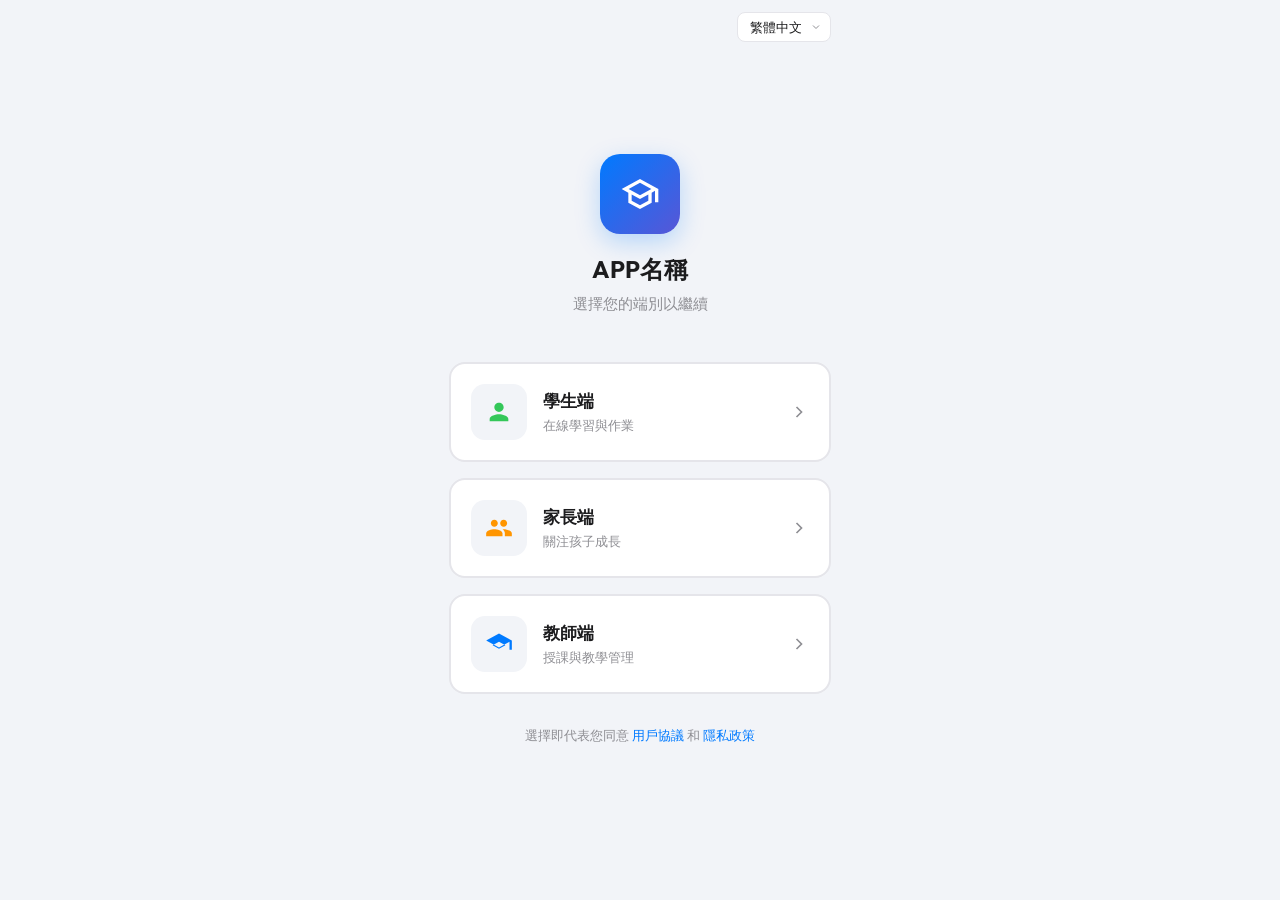
==== index.html @ a45cafc1 "feat: 新增入口页面及学生端/家长端登录页；移除注册身份选择步骤" ====
<!DOCTYPE html>
<html lang="zh-TW">
<head>
<meta charset="UTF-8">
<meta name="viewport" content="width=device-width, initial-scale=1.0, maximum-scale=1.0, user-scalable=no">
<title>選擇端別</title>
<style>
  @font-face {
    font-family: 'Outfit';
    src: url('./_shared/fonts/Outfit-Regular.ttf') format('truetype');
    font-weight: 400;
    font-display: swap;
  }
  @font-face {
    font-family: 'Outfit';
    src: url('./_shared/fonts/Outfit-Bold.ttf') format('truetype');
    font-weight: 700;
    font-display: swap;
  }

  :root {
    --bg: #F2F4F8;
    --surface: #FFFFFF;
    --ink: #1C1C1E;
    --muted: #8E8E93;
    --rule: #E5E5EA;
    --accent: #007AFF;
    --accent2: #34C759;
    --danger: #FF3B30;
    --warning: #FF9500;
    --purple: #5856D6;
    --orange: #FF9500;
  }

  * {
    margin: 0;
    padding: 0;
    box-sizing: border-box;
    -webkit-tap-highlight-color: transparent;
    font-family: 'Outfit', -apple-system, BlinkMacSystemFont, 'Segoe UI', Roboto, sans-serif;
  }

  html, body {
    height: 100%;
    background: var(--bg);
    color: var(--ink);
    overflow: hidden;
  }

  .app-container {
    width: 100%;
    max-width: 430px;
    height: 100vh;
    margin: 0 auto;
    background: var(--bg);
    position: relative;
    display: flex;
    flex-direction: column;
    align-items: center;
    justify-content: center;
    padding: 0 24px;
  }

  /* Language Selector */
  .lang-selector {
    position: absolute;
    top: calc(env(safe-area-inset-top, 0) + 12px);
    right: 24px;
    z-index: 10;
  }

  .lang-selector select {
    appearance: none;
    -webkit-appearance: none;
    background: var(--surface);
    border: 1px solid var(--rule);
    border-radius: 8px;
    padding: 6px 28px 6px 12px;
    font-size: 13px;
    color: var(--ink);
    cursor: pointer;
    outline: none;
    background-image: url("data:image/svg+xml,%3Csvg xmlns='http://www.w3.org/2000/svg' width='12' height='12' viewBox='0 0 24 24' fill='none' stroke='%238E8E93' stroke-width='2'%3E%3Cpath d='M6 9l6 6 6-6'/%3E%3C/svg%3E");
    background-repeat: no-repeat;
    background-position: right 8px center;
  }

  /* Logo */
  .logo-section {
    display: flex;
    flex-direction: column;
    align-items: center;
    margin-bottom: 48px;
  }

  .logo-icon {
    width: 80px;
    height: 80px;
    background: linear-gradient(135deg, var(--accent) 0%, var(--purple) 100%);
    border-radius: 20px;
    display: flex;
    align-items: center;
    justify-content: center;
    margin-bottom: 20px;
    box-shadow: 0 8px 24px rgba(0, 122, 255, 0.25);
  }

  .logo-icon svg {
    width: 40px;
    height: 40px;
    fill: white;
  }

  .app-name {
    font-size: 24px;
    font-weight: 700;
    color: var(--ink);
  }

  .app-subtitle {
    font-size: 15px;
    color: var(--muted);
    margin-top: 8px;
  }

  /* Role Cards */
  .role-list {
    width: 100%;
    display: flex;
    flex-direction: column;
    gap: 16px;
    margin-bottom: 32px;
  }

  .role-card {
    background: var(--surface);
    border: 2px solid var(--rule);
    border-radius: 16px;
    padding: 20px;
    display: flex;
    align-items: center;
    gap: 16px;
    cursor: pointer;
    transition: all 0.2s;
    text-decoration: none;
    color: var(--ink);
  }

  .role-card:active {
    transform: scale(0.98);
    opacity: 0.8;
  }

  .role-card.teacher { --card-accent: var(--accent); }
  .role-card.student { --card-accent: var(--accent2); }
  .role-card.parent { --card-accent: var(--orange); }

  .role-card:hover {
    border-color: var(--card-accent);
  }

  .role-icon {
    width: 56px;
    height: 56px;
    background: var(--bg);
    border-radius: 14px;
    display: flex;
    align-items: center;
    justify-content: center;
    flex-shrink: 0;
  }

  .role-card.teacher .role-icon svg { fill: var(--accent); }
  .role-card.student .role-icon svg { fill: var(--accent2); }
  .role-card.parent .role-icon svg { fill: var(--orange); }

  .role-icon svg {
    width: 28px;
    height: 28px;
  }

  .role-info {
    flex: 1;
  }

  .role-name {
    font-size: 17px;
    font-weight: 600;
    margin-bottom: 4px;
  }

  .role-desc {
    font-size: 13px;
    color: var(--muted);
  }

  .role-arrow {
    width: 20px;
    height: 20px;
    color: var(--muted);
    flex-shrink: 0;
  }

  /* Bottom Text */
  .bottom-text {
    font-size: 13px;
    color: var(--muted);
    text-align: center;
    line-height: 1.5;
  }

  .bottom-text a {
    color: var(--accent);
    text-decoration: none;
  }

  /* Hide scrollbar */
  .page::-webkit-scrollbar { display: none; }
  .page { -ms-overflow-style: none; scrollbar-width: none; }
</style>
</head>
<body>

<div class="app-container">

  <!-- Language Selector -->
  <div class="lang-selector">
    <select id="lang-select" onchange="switchLanguage(this.value)">
      <option value="zh-TW">繁體中文</option>
      <option value="zh-CN">简体中文</option>
      <option value="en">English</option>
    </select>
  </div>

  <!-- Logo -->
  <div class="logo-section">
    <div class="logo-icon">
      <svg viewBox="0 0 24 24"><path d="M12 3L1 9l4 2.18v6L12 21l7-3.82v-6l2-1.09V17h2V9L12 3zm6.82 6L12 12.72 5.18 9 12 5.28 18.82 9zM17 15.99l-5 2.73-5-2.73v-3.72L12 15l5-2.73v3.72z"/></svg>
    </div>
    <div class="app-name" data-i18n="appName">APP名稱</div>
    <div class="app-subtitle" data-i18n="appSubtitle">選擇您的端別以繼續</div>
  </div>

  <!-- Role Cards -->
  <div class="role-list">
    <a href="./ios-student-login.html" class="role-card student">
      <div class="role-icon">
        <svg viewBox="0 0 24 24"><path d="M12 12c2.21 0 4-1.79 4-4s-1.79-4-4-4-4 1.79-4 4 1.79 4 4 4zm0 2c-2.67 0-8 1.34-8 4v2h16v-2c0-2.66-5.33-4-8-4z"/></svg>
      </div>
      <div class="role-info">
        <div class="role-name" data-i18n="roleStudent">學生端</div>
        <div class="role-desc" data-i18n="roleStudentDesc">在線學習與作業</div>
      </div>
      <svg class="role-arrow" viewBox="0 0 24 24" fill="none" stroke="currentColor" stroke-width="2"><path d="M9 18l6-6-6-6"/></svg>
    </a>

    <a href="./ios-parent-login.html" class="role-card parent">
      <div class="role-icon">
        <svg viewBox="0 0 24 24"><path d="M16 11c1.66 0 2.99-1.34 2.99-3S17.66 5 16 5c-1.66 0-3 1.34-3 3s1.34 3 3 3zm-8 0c1.66 0 2.99-1.34 2.99-3S9.66 5 8 5C6.34 5 5 6.34 5 8s1.34 3 3 3zm0 2c-2.33 0-7 1.17-7 3.5V19h14v-2.5c0-2.33-4.67-3.5-7-3.5zm8 0c-.29 0-.62.02-.97.05 1.16.84 1.97 1.97 1.97 3.45V19h6v-2.5c0-2.33-4.67-3.5-7-3.5z"/></svg>
      </div>
      <div class="role-info">
        <div class="role-name" data-i18n="roleParent">家長端</div>
        <div class="role-desc" data-i18n="roleParentDesc">關注孩子成長</div>
      </div>
      <svg class="role-arrow" viewBox="0 0 24 24" fill="none" stroke="currentColor" stroke-width="2"><path d="M9 18l6-6-6-6"/></svg>
    </a>

    <a href="./ios-teacher-login.html" class="role-card teacher">
      <div class="role-icon">
        <svg viewBox="0 0 24 24"><path d="M12 3L1 9l11 6 9-4.91V17h2V9L12 3zm0 13.09l-5.5-3.03L12 10l5.5 3.06L12 16.09z"/></svg>
      </div>
      <div class="role-info">
        <div class="role-name" data-i18n="roleTeacher">教師端</div>
        <div class="role-desc" data-i18n="roleTeacherDesc">授課與教學管理</div>
      </div>
      <svg class="role-arrow" viewBox="0 0 24 24" fill="none" stroke="currentColor" stroke-width="2"><path d="M9 18l6-6-6-6"/></svg>
    </a>
  </div>

  <!-- Bottom Text -->
  <p class="bottom-text">
    <span data-i18n="textAgreement">選擇即代表您同意</span> <a href="#" data-i18n="linkTerms">用戶協議</a> <span data-i18n="textAnd">和</span> <a href="#" data-i18n="linkPrivacy">隱私政策</a>
  </p>
</div>

<script>
// ==================== 多语言支持 ====================
const i18n = {
  'zh-TW': {
    appName: 'APP名稱',
    appSubtitle: '選擇您的端別以繼續',
    roleStudent: '學生端',
    roleStudentDesc: '在線學習與作業',
    roleParent: '家長端',
    roleParentDesc: '關注孩子成長',
    roleTeacher: '教師端',
    roleTeacherDesc: '授課與教學管理',
    textAgreement: '選擇即代表您同意',
    textAnd: '和',
    linkTerms: '用戶協議',
    linkPrivacy: '隱私政策'
  },
  'zh-CN': {
    appName: 'APP名称',
    appSubtitle: '选择您的端别以继续',
    roleStudent: '学生端',
    roleStudentDesc: '在线学习与作业',
    roleParent: '家长端',
    roleParentDesc: '关注孩子成长',
    roleTeacher: '教师端',
    roleTeacherDesc: '授课与教学管理',
    textAgreement: '选择即代表您同意',
    textAnd: '和',
    linkTerms: '用户协议',
    linkPrivacy: '隐私政策'
  },
  'en': {
    appName: 'APP Name',
    appSubtitle: 'Select your portal to continue',
    roleStudent: 'Student',
    roleStudentDesc: 'Online Learning & Homework',
    roleParent: 'Parent',
    roleParentDesc: 'Track Child\'s Growth',
    roleTeacher: 'Teacher',
    roleTeacherDesc: 'Teaching & Management',
    textAgreement: 'By selecting, you agree to',
    textAnd: 'and',
    linkTerms: 'Terms of Service',
    linkPrivacy: 'Privacy Policy'
  }
};

let currentLang = 'zh-TW';

function switchLanguage(lang) {
  currentLang = lang;
  const t = i18n[lang];

  document.querySelectorAll('[data-i18n]').forEach(el => {
    const key = el.getAttribute('data-i18n');
    if (t[key]) el.textContent = t[key];
  });

  document.documentElement.lang = lang;
}

switchLanguage('zh-TW');
</script>

</body>
</html>
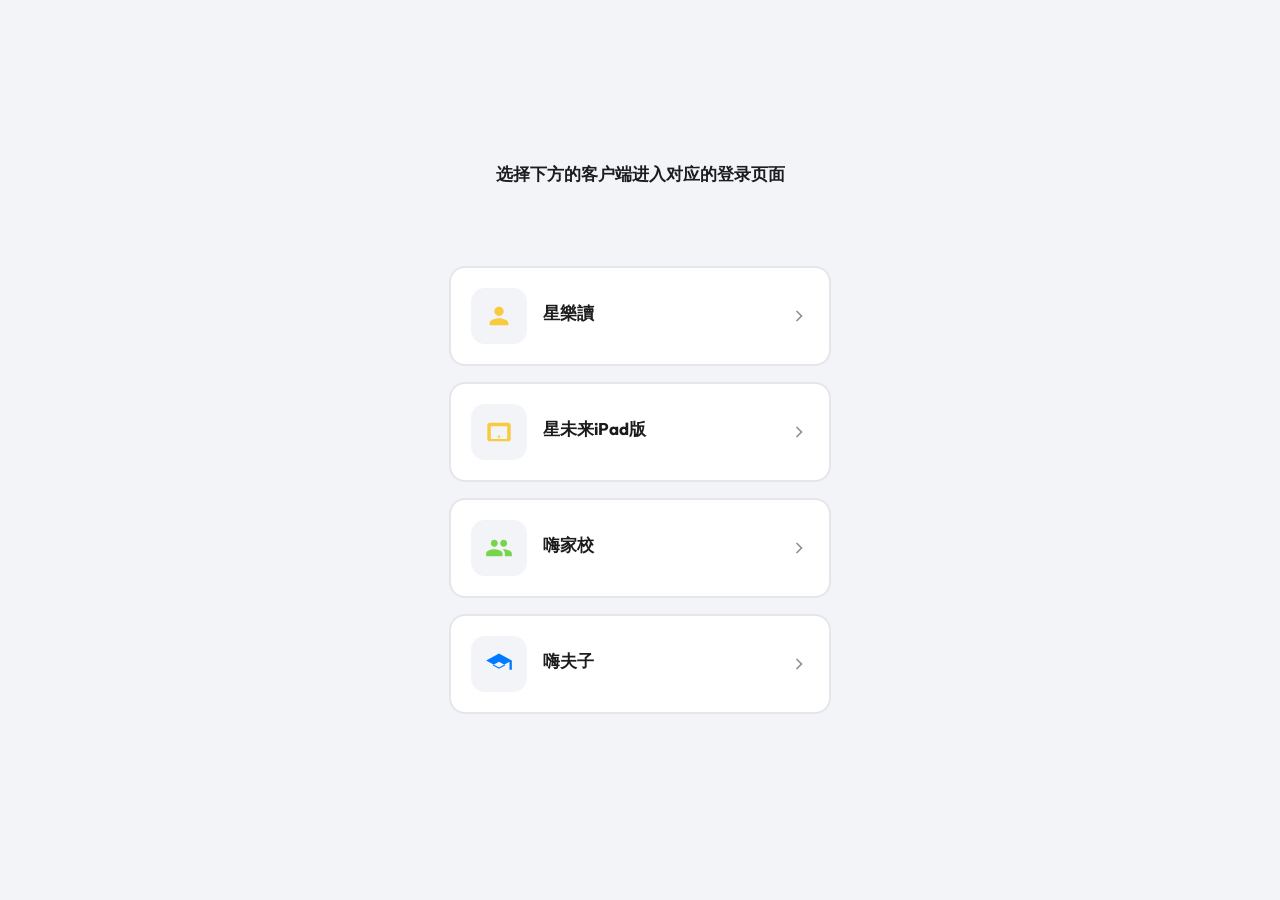
==== commit e362cac4: "更新登录原型：统一各端品牌、Logo、配色与 iPad 横屏适配 - 学生端改为星乐读，教师端改为嗨夫子，家长端改为嗨家校 - 替换各端应用 Logo - 统一登录页布局、语言切换与底部协议提示 - " ====
--- a/index.html
+++ b/index.html
@@ -94,21 +94,21 @@
   }
 
   .logo-icon {
-    width: 80px;
-    height: 80px;
-    background: linear-gradient(135deg, var(--accent) 0%, var(--purple) 100%);
+    width: 96px;
+    height: 96px;
+    background: transparent;
     border-radius: 20px;
     display: flex;
     align-items: center;
     justify-content: center;
-    margin-bottom: 20px;
-    box-shadow: 0 8px 24px rgba(0, 122, 255, 0.25);
-  }
-
-  .logo-icon svg {
-    width: 40px;
-    height: 40px;
-    fill: white;
+    margin-bottom: 16px;
+    overflow: hidden;
+  }
+
+  .logo-icon img {
+    width: 100%;
+    height: 100%;
+    object-fit: contain;
   }
 
   .app-name {
@@ -152,8 +152,9 @@
   }
 
   .role-card.teacher { --card-accent: var(--accent); }
-  .role-card.student { --card-accent: var(--accent2); }
-  .role-card.parent { --card-accent: var(--orange); }
+  .role-card.student { --card-accent: #F8CB3E; }
+  .role-card.ipad { --card-accent: #F8CB3E; }
+  .role-card.parent { --card-accent: #77D54C; }
 
   .role-card:hover {
     border-color: var(--card-accent);
@@ -171,8 +172,9 @@
   }
 
   .role-card.teacher .role-icon svg { fill: var(--accent); }
-  .role-card.student .role-icon svg { fill: var(--accent2); }
-  .role-card.parent .role-icon svg { fill: var(--orange); }
+  .role-card.student .role-icon svg { fill: #F8CB3E; }
+  .role-card.ipad .role-icon svg { fill: #F8CB3E; }
+  .role-card.parent .role-icon svg { fill: #77D54C; }
 
   .role-icon svg {
     width: 28px;
@@ -223,22 +225,11 @@
 
 <div class="app-container">
 
-  <!-- Language Selector -->
-  <div class="lang-selector">
-    <select id="lang-select" onchange="switchLanguage(this.value)">
-      <option value="zh-TW">繁體中文</option>
-      <option value="zh-CN">简体中文</option>
-      <option value="en">English</option>
-    </select>
-  </div>
-
-  <!-- Logo -->
+  <!-- Removed: Language Selector -->
+
+  <!-- Title -->
   <div class="logo-section">
-    <div class="logo-icon">
-      <svg viewBox="0 0 24 24"><path d="M12 3L1 9l4 2.18v6L12 21l7-3.82v-6l2-1.09V17h2V9L12 3zm6.82 6L12 12.72 5.18 9 12 5.28 18.82 9zM17 15.99l-5 2.73-5-2.73v-3.72L12 15l5-2.73v3.72z"/></svg>
-    </div>
-    <div class="app-name" data-i18n="appName">APP名稱</div>
-    <div class="app-subtitle" data-i18n="appSubtitle">選擇您的端別以繼續</div>
+    <div class="app-subtitle" style="font-size: 17px; color: var(--ink); font-weight: 600; margin-bottom: 32px; text-align: center;">选择下方的客户端进入对应的登录页面</div>
   </div>
 
   <!-- Role Cards -->
@@ -249,7 +240,18 @@
       </div>
       <div class="role-info">
         <div class="role-name" data-i18n="roleStudent">學生端</div>
-        <div class="role-desc" data-i18n="roleStudentDesc">在線學習與作業</div>
+        <div class="role-desc"></div>
+      </div>
+      <svg class="role-arrow" viewBox="0 0 24 24" fill="none" stroke="currentColor" stroke-width="2"><path d="M9 18l6-6-6-6"/></svg>
+    </a>
+
+    <a href="./ipad-student-login.html" class="role-card ipad">
+      <div class="role-icon">
+        <svg viewBox="0 0 24 24"><path d="M20 4H4c-1.1 0-2 .9-2 2v12c0 1.1.9 2 2 2h16c1.1 0 2-.9 2-2V6c0-1.1-.9-2-2-2zm-1 14H5V7h14v11zM12 17c.55 0 1-.45 1-1s-.45-1-1-1-1 .45-1 1 .45 1 1 1z"/></svg>
+      </div>
+      <div class="role-info">
+        <div class="role-name" data-i18n="roleIpad">星未来iPad版</div>
+        <div class="role-desc"></div>
       </div>
       <svg class="role-arrow" viewBox="0 0 24 24" fill="none" stroke="currentColor" stroke-width="2"><path d="M9 18l6-6-6-6"/></svg>
     </a>
@@ -260,7 +262,7 @@
       </div>
       <div class="role-info">
         <div class="role-name" data-i18n="roleParent">家長端</div>
-        <div class="role-desc" data-i18n="roleParentDesc">關注孩子成長</div>
+        <div class="role-desc"></div>
       </div>
       <svg class="role-arrow" viewBox="0 0 24 24" fill="none" stroke="currentColor" stroke-width="2"><path d="M9 18l6-6-6-6"/></svg>
     </a>
@@ -271,29 +273,28 @@
       </div>
       <div class="role-info">
         <div class="role-name" data-i18n="roleTeacher">教師端</div>
-        <div class="role-desc" data-i18n="roleTeacherDesc">授課與教學管理</div>
+        <div class="role-desc"></div>
       </div>
       <svg class="role-arrow" viewBox="0 0 24 24" fill="none" stroke="currentColor" stroke-width="2"><path d="M9 18l6-6-6-6"/></svg>
     </a>
   </div>
 
-  <!-- Bottom Text -->
-  <p class="bottom-text">
-    <span data-i18n="textAgreement">選擇即代表您同意</span> <a href="#" data-i18n="linkTerms">用戶協議</a> <span data-i18n="textAnd">和</span> <a href="#" data-i18n="linkPrivacy">隱私政策</a>
-  </p>
+  <!-- Removed: Bottom agreement text -->
 </div>
 
 <script>
 // ==================== 多语言支持 ====================
 const i18n = {
   'zh-TW': {
-    appName: 'APP名稱',
+    appName: '星樂讀',
     appSubtitle: '選擇您的端別以繼續',
-    roleStudent: '學生端',
+    roleStudent: '星樂讀',
     roleStudentDesc: '在線學習與作業',
-    roleParent: '家長端',
+    roleIpad: '星未来iPad版',
+    roleIpadDesc: '大屏學習體驗',
+    roleParent: '嗨家校',
     roleParentDesc: '關注孩子成長',
-    roleTeacher: '教師端',
+    roleTeacher: '嗨夫子',
     roleTeacherDesc: '授課與教學管理',
     textAgreement: '選擇即代表您同意',
     textAnd: '和',
@@ -301,13 +302,15 @@
     linkPrivacy: '隱私政策'
   },
   'zh-CN': {
-    appName: 'APP名称',
+    appName: '星乐读',
     appSubtitle: '选择您的端别以继续',
-    roleStudent: '学生端',
+    roleStudent: '星乐读',
     roleStudentDesc: '在线学习与作业',
-    roleParent: '家长端',
+    roleIpad: '星未来iPad版',
+    roleIpadDesc: '大屏学习体验',
+    roleParent: '嗨家校',
     roleParentDesc: '关注孩子成长',
-    roleTeacher: '教师端',
+    roleTeacher: '嗨夫子',
     roleTeacherDesc: '授课与教学管理',
     textAgreement: '选择即代表您同意',
     textAnd: '和',
@@ -315,13 +318,15 @@
     linkPrivacy: '隐私政策'
   },
   'en': {
-    appName: 'APP Name',
+    appName: 'Xing Le Du',
     appSubtitle: 'Select your portal to continue',
-    roleStudent: 'Student',
+    roleStudent: 'Xing Le Du',
     roleStudentDesc: 'Online Learning & Homework',
-    roleParent: 'Parent',
+    roleIpad: 'Xing Wei Lai iPad',
+    roleIpadDesc: 'Large Screen Learning',
+    roleParent: 'Hai Jia Xiao',
     roleParentDesc: 'Track Child\'s Growth',
-    roleTeacher: 'Teacher',
+    roleTeacher: 'Hai Fu Zi',
     roleTeacherDesc: 'Teaching & Management',
     textAgreement: 'By selecting, you agree to',
     textAnd: 'and',
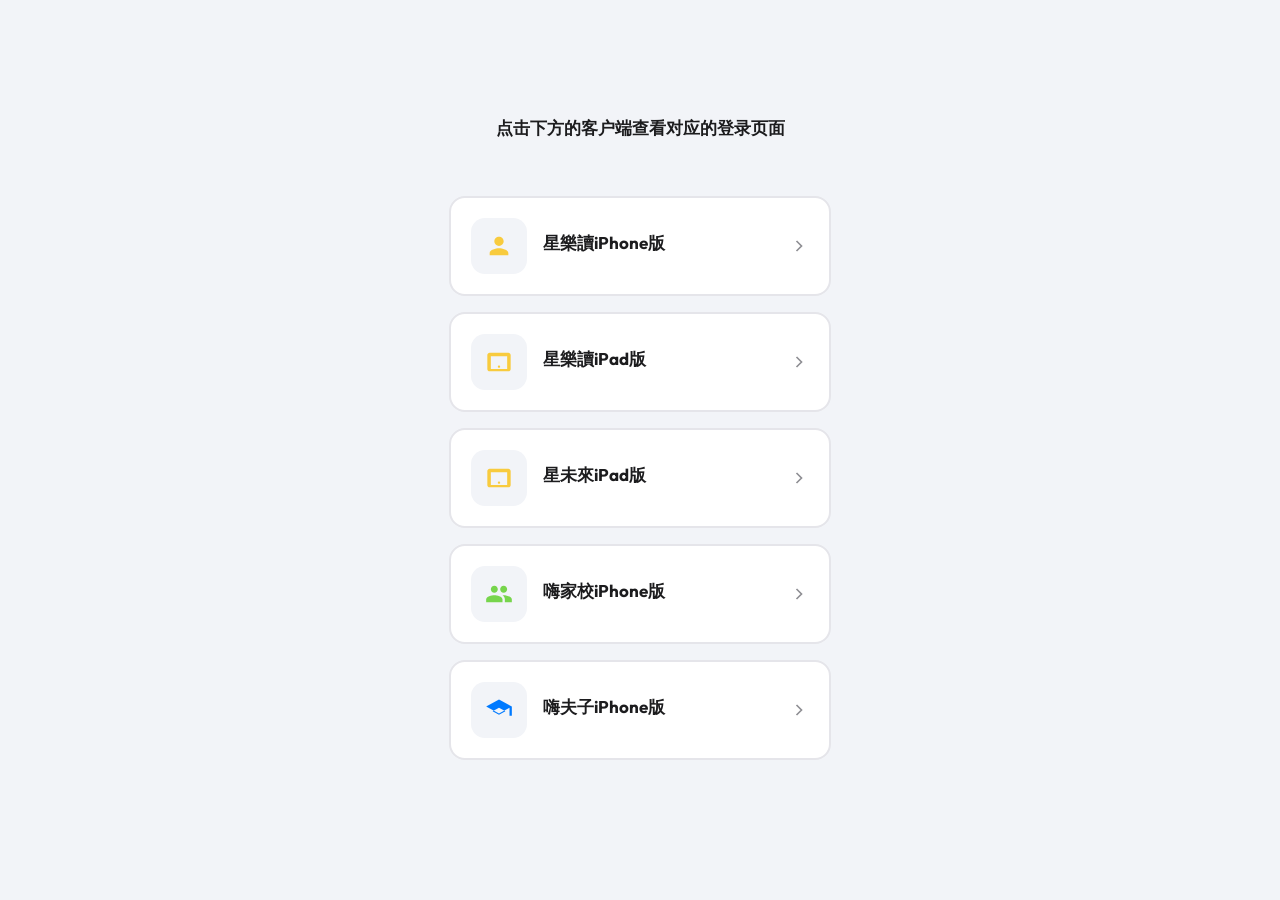
==== commit 61c1012d: "更新首页布局与设备仿真边框 - 新增 ipadv-student-login.html（星乐读 iPad 版） - 首页按钮改为单列，文案与顺序调整，新增星乐读 iPad 版入口 - 为 iPhone" ====
--- a/index.html
+++ b/index.html
@@ -153,6 +153,7 @@
 
   .role-card.teacher { --card-accent: var(--accent); }
   .role-card.student { --card-accent: #F8CB3E; }
+  .role-card.student-ipad { --card-accent: #F8CB3E; }
   .role-card.ipad { --card-accent: #F8CB3E; }
   .role-card.parent { --card-accent: #77D54C; }
 
@@ -173,6 +174,7 @@
 
   .role-card.teacher .role-icon svg { fill: var(--accent); }
   .role-card.student .role-icon svg { fill: #F8CB3E; }
+  .role-card.student-ipad .role-icon svg { fill: #F8CB3E; }
   .role-card.ipad .role-icon svg { fill: #F8CB3E; }
   .role-card.parent .role-icon svg { fill: #77D54C; }
 
@@ -189,6 +191,7 @@
     font-size: 17px;
     font-weight: 600;
     margin-bottom: 4px;
+    white-space: nowrap;
   }
 
   .role-desc {
@@ -229,50 +232,61 @@
 
   <!-- Title -->
   <div class="logo-section">
-    <div class="app-subtitle" style="font-size: 17px; color: var(--ink); font-weight: 600; margin-bottom: 32px; text-align: center;">选择下方的客户端进入对应的登录页面</div>
+    <div class="app-subtitle" style="font-size: 17px; color: var(--ink); font-weight: 600; margin-bottom: 8px; text-align: center;">点击下方的客户端查看对应的登录页面</div>
   </div>
 
   <!-- Role Cards -->
   <div class="role-list">
-    <a href="./ios-student-login.html" class="role-card student">
+    <a href="./ios-student-login.html?frame=1" class="role-card student">
       <div class="role-icon">
         <svg viewBox="0 0 24 24"><path d="M12 12c2.21 0 4-1.79 4-4s-1.79-4-4-4-4 1.79-4 4 1.79 4 4 4zm0 2c-2.67 0-8 1.34-8 4v2h16v-2c0-2.66-5.33-4-8-4z"/></svg>
       </div>
       <div class="role-info">
-        <div class="role-name" data-i18n="roleStudent">學生端</div>
-        <div class="role-desc"></div>
-      </div>
-      <svg class="role-arrow" viewBox="0 0 24 24" fill="none" stroke="currentColor" stroke-width="2"><path d="M9 18l6-6-6-6"/></svg>
-    </a>
-
-    <a href="./ipad-student-login.html" class="role-card ipad">
+        <div class="role-name" data-i18n="roleStudent">星樂讀iPhone版</div>
+        <div class="role-desc"></div>
+      </div>
+      <svg class="role-arrow" viewBox="0 0 24 24" fill="none" stroke="currentColor" stroke-width="2"><path d="M9 18l6-6-6-6"/></svg>
+    </a>
+
+    <a href="./ipadv-student-login.html?frame=ipad" class="role-card student-ipad">
       <div class="role-icon">
         <svg viewBox="0 0 24 24"><path d="M20 4H4c-1.1 0-2 .9-2 2v12c0 1.1.9 2 2 2h16c1.1 0 2-.9 2-2V6c0-1.1-.9-2-2-2zm-1 14H5V7h14v11zM12 17c.55 0 1-.45 1-1s-.45-1-1-1-1 .45-1 1 .45 1 1 1z"/></svg>
       </div>
       <div class="role-info">
-        <div class="role-name" data-i18n="roleIpad">星未来iPad版</div>
-        <div class="role-desc"></div>
-      </div>
-      <svg class="role-arrow" viewBox="0 0 24 24" fill="none" stroke="currentColor" stroke-width="2"><path d="M9 18l6-6-6-6"/></svg>
-    </a>
-
-    <a href="./ios-parent-login.html" class="role-card parent">
+        <div class="role-name" data-i18n="roleStudentIpad">星樂讀iPad版</div>
+        <div class="role-desc"></div>
+      </div>
+      <svg class="role-arrow" viewBox="0 0 24 24" fill="none" stroke="currentColor" stroke-width="2"><path d="M9 18l6-6-6-6"/></svg>
+    </a>
+
+    <a href="./ipad-student-login.html?frame=ipad-landscape" class="role-card ipad">
+      <div class="role-icon">
+        <svg viewBox="0 0 24 24"><path d="M20 4H4c-1.1 0-2 .9-2 2v12c0 1.1.9 2 2 2h16c1.1 0 2-.9 2-2V6c0-1.1-.9-2-2-2zm-1 14H5V7h14v11zM12 17c.55 0 1-.45 1-1s-.45-1-1-1-1 .45-1 1 .45 1 1 1z"/></svg>
+      </div>
+      <div class="role-info">
+        <div class="role-name" data-i18n="roleIpad">星未來iPad版</div>
+        <div class="role-desc"></div>
+      </div>
+      <svg class="role-arrow" viewBox="0 0 24 24" fill="none" stroke="currentColor" stroke-width="2"><path d="M9 18l6-6-6-6"/></svg>
+    </a>
+
+    <a href="./ios-parent-login.html?frame=1" class="role-card parent">
       <div class="role-icon">
         <svg viewBox="0 0 24 24"><path d="M16 11c1.66 0 2.99-1.34 2.99-3S17.66 5 16 5c-1.66 0-3 1.34-3 3s1.34 3 3 3zm-8 0c1.66 0 2.99-1.34 2.99-3S9.66 5 8 5C6.34 5 5 6.34 5 8s1.34 3 3 3zm0 2c-2.33 0-7 1.17-7 3.5V19h14v-2.5c0-2.33-4.67-3.5-7-3.5zm8 0c-.29 0-.62.02-.97.05 1.16.84 1.97 1.97 1.97 3.45V19h6v-2.5c0-2.33-4.67-3.5-7-3.5z"/></svg>
       </div>
       <div class="role-info">
-        <div class="role-name" data-i18n="roleParent">家長端</div>
-        <div class="role-desc"></div>
-      </div>
-      <svg class="role-arrow" viewBox="0 0 24 24" fill="none" stroke="currentColor" stroke-width="2"><path d="M9 18l6-6-6-6"/></svg>
-    </a>
-
-    <a href="./ios-teacher-login.html" class="role-card teacher">
+        <div class="role-name" data-i18n="roleParent">嗨家校iPhone版</div>
+        <div class="role-desc"></div>
+      </div>
+      <svg class="role-arrow" viewBox="0 0 24 24" fill="none" stroke="currentColor" stroke-width="2"><path d="M9 18l6-6-6-6"/></svg>
+    </a>
+
+    <a href="./ios-teacher-login.html?frame=1" class="role-card teacher">
       <div class="role-icon">
         <svg viewBox="0 0 24 24"><path d="M12 3L1 9l11 6 9-4.91V17h2V9L12 3zm0 13.09l-5.5-3.03L12 10l5.5 3.06L12 16.09z"/></svg>
       </div>
       <div class="role-info">
-        <div class="role-name" data-i18n="roleTeacher">教師端</div>
+        <div class="role-name" data-i18n="roleTeacher">嗨夫子iPhone版</div>
         <div class="role-desc"></div>
       </div>
       <svg class="role-arrow" viewBox="0 0 24 24" fill="none" stroke="currentColor" stroke-width="2"><path d="M9 18l6-6-6-6"/></svg>
@@ -287,14 +301,16 @@
 const i18n = {
   'zh-TW': {
     appName: '星樂讀',
-    appSubtitle: '選擇您的端別以繼續',
-    roleStudent: '星樂讀',
+    appSubtitle: '點擊下方的客戶端查看對應的登錄頁面',
+    roleStudent: '星樂讀iPhone版',
     roleStudentDesc: '在線學習與作業',
-    roleIpad: '星未来iPad版',
+    roleStudentIpad: '星樂讀iPad版',
+    roleStudentIpadDesc: '大屏學習體驗',
+    roleIpad: '星未來iPad版',
     roleIpadDesc: '大屏學習體驗',
-    roleParent: '嗨家校',
+    roleParent: '嗨家校iPhone版',
     roleParentDesc: '關注孩子成長',
-    roleTeacher: '嗨夫子',
+    roleTeacher: '嗨夫子iPhone版',
     roleTeacherDesc: '授課與教學管理',
     textAgreement: '選擇即代表您同意',
     textAnd: '和',
@@ -303,14 +319,16 @@
   },
   'zh-CN': {
     appName: '星乐读',
-    appSubtitle: '选择您的端别以继续',
-    roleStudent: '星乐读',
+    appSubtitle: '点击下方的客户端查看对应的登录页面',
+    roleStudent: '星乐读iPhone版',
     roleStudentDesc: '在线学习与作业',
+    roleStudentIpad: '星乐读iPad版',
+    roleStudentIpadDesc: '大屏学习体验',
     roleIpad: '星未来iPad版',
     roleIpadDesc: '大屏学习体验',
-    roleParent: '嗨家校',
+    roleParent: '嗨家校iPhone版',
     roleParentDesc: '关注孩子成长',
-    roleTeacher: '嗨夫子',
+    roleTeacher: '嗨夫子iPhone版',
     roleTeacherDesc: '授课与教学管理',
     textAgreement: '选择即代表您同意',
     textAnd: '和',
@@ -319,14 +337,16 @@
   },
   'en': {
     appName: 'Xing Le Du',
-    appSubtitle: 'Select your portal to continue',
-    roleStudent: 'Xing Le Du',
+    appSubtitle: 'Tap a client below to view the login page',
+    roleStudent: 'Xing Le Du iPhone',
     roleStudentDesc: 'Online Learning & Homework',
+    roleStudentIpad: 'Xing Le Du iPad',
+    roleStudentIpadDesc: 'Large Screen Learning',
     roleIpad: 'Xing Wei Lai iPad',
     roleIpadDesc: 'Large Screen Learning',
-    roleParent: 'Hai Jia Xiao',
+    roleParent: 'Hai Jia Xiao iPhone',
     roleParentDesc: 'Track Child\'s Growth',
-    roleTeacher: 'Hai Fu Zi',
+    roleTeacher: 'Hai Fu Zi iPhone',
     roleTeacherDesc: 'Teaching & Management',
     textAgreement: 'By selecting, you agree to',
     textAnd: 'and',
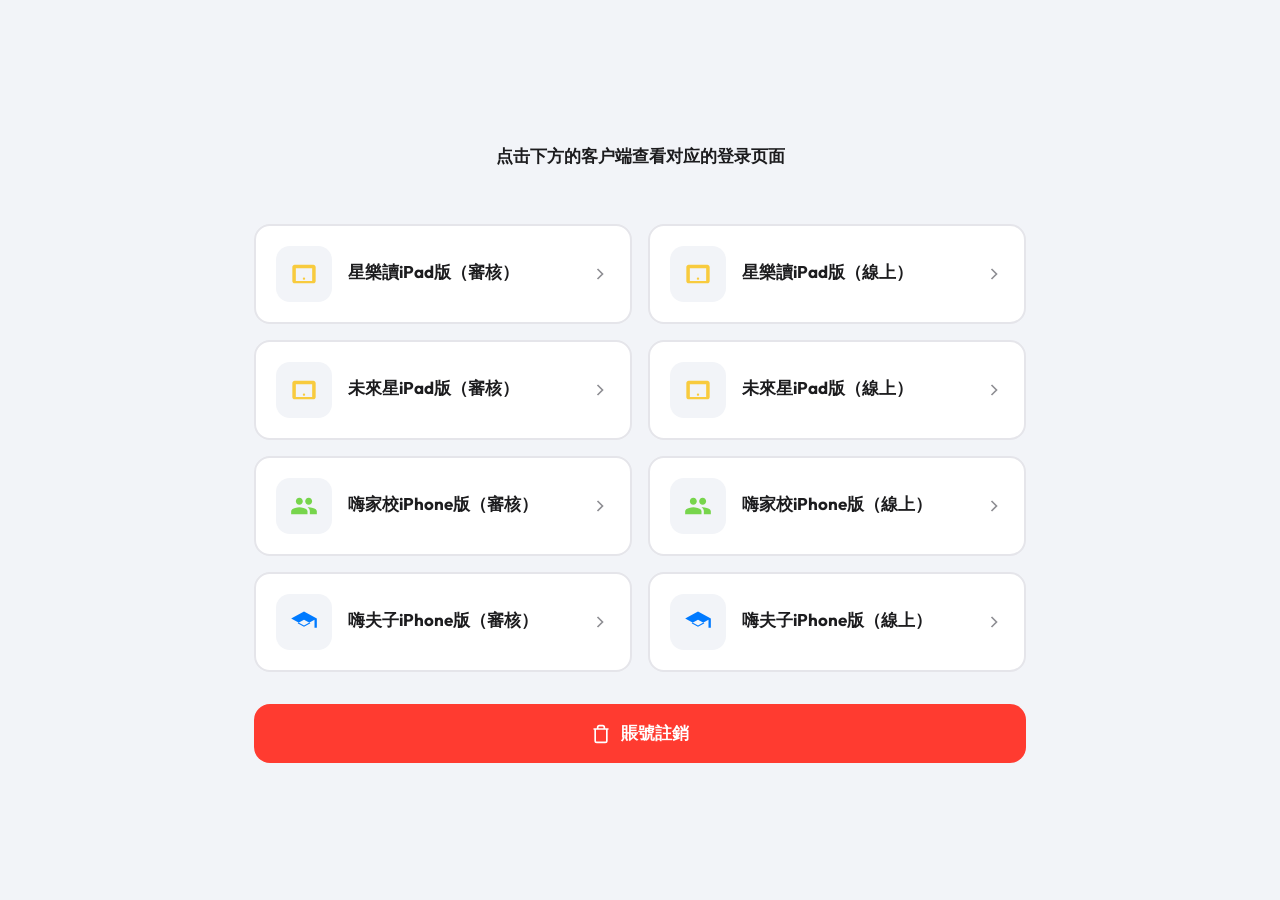
==== commit 80266263: "feat: add online versions, account deletion, and update registration success flow" ====
--- a/index.html
+++ b/index.html
@@ -49,7 +49,7 @@
 
   .app-container {
     width: 100%;
-    max-width: 430px;
+    max-width: 820px;
     height: 100vh;
     margin: 0 auto;
     background: var(--bg);
@@ -59,6 +59,12 @@
     align-items: center;
     justify-content: center;
     padding: 0 24px;
+  }
+
+  @media (max-width: 827px) {
+    .app-container {
+      max-width: 430px;
+    }
   }
 
   /* Language Selector */
@@ -126,10 +132,20 @@
   /* Role Cards */
   .role-list {
     width: 100%;
-    display: flex;
-    flex-direction: column;
+    display: grid;
+    grid-template-columns: repeat(2, 1fr);
+    grid-template-rows: repeat(4, auto);
+    grid-auto-flow: column;
     gap: 16px;
     margin-bottom: 32px;
+  }
+
+  @media (max-width: 827px) {
+    .role-list {
+      grid-template-columns: 1fr;
+      grid-template-rows: auto;
+      grid-auto-flow: row;
+    }
   }
 
   .role-card {
@@ -154,8 +170,12 @@
   .role-card.teacher { --card-accent: var(--accent); }
   .role-card.student { --card-accent: #F8CB3E; }
   .role-card.student-ipad { --card-accent: #F8CB3E; }
+  .role-card.student-ipad-online { --card-accent: #F8CB3E; }
   .role-card.ipad { --card-accent: #F8CB3E; }
+  .role-card.ipad-online { --card-accent: #F8CB3E; }
   .role-card.parent { --card-accent: #77D54C; }
+  .role-card.parent-online { --card-accent: #77D54C; }
+  .role-card.teacher-online { --card-accent: var(--accent); }
 
   .role-card:hover {
     border-color: var(--card-accent);
@@ -175,8 +195,12 @@
   .role-card.teacher .role-icon svg { fill: var(--accent); }
   .role-card.student .role-icon svg { fill: #F8CB3E; }
   .role-card.student-ipad .role-icon svg { fill: #F8CB3E; }
+  .role-card.student-ipad-online .role-icon svg { fill: #F8CB3E; }
   .role-card.ipad .role-icon svg { fill: #F8CB3E; }
+  .role-card.ipad-online .role-icon svg { fill: #F8CB3E; }
   .role-card.parent .role-icon svg { fill: #77D54C; }
+  .role-card.parent-online .role-icon svg { fill: #77D54C; }
+  .role-card.teacher-online .role-icon svg { fill: var(--accent); }
 
   .role-icon svg {
     width: 28px;
@@ -204,6 +228,35 @@
     height: 20px;
     color: var(--muted);
     flex-shrink: 0;
+  }
+
+  /* Account Deletion Button */
+  .delete-account-btn {
+    width: 100%;
+    background: var(--danger);
+    color: white;
+    border: none;
+    border-radius: 16px;
+    padding: 18px 20px;
+    font-size: 17px;
+    font-weight: 600;
+    display: flex;
+    align-items: center;
+    justify-content: center;
+    gap: 10px;
+    cursor: pointer;
+    text-decoration: none;
+    transition: all 0.2s;
+  }
+
+  .delete-account-btn:active {
+    background: #D70015;
+    transform: scale(0.98);
+  }
+
+  .delete-account-btn svg {
+    width: 20px;
+    height: 20px;
   }
 
   /* Bottom Text */
@@ -237,23 +290,12 @@
 
   <!-- Role Cards -->
   <div class="role-list">
-    <a href="./ios-student-login.html?frame=1" class="role-card student">
-      <div class="role-icon">
-        <svg viewBox="0 0 24 24"><path d="M12 12c2.21 0 4-1.79 4-4s-1.79-4-4-4-4 1.79-4 4 1.79 4 4 4zm0 2c-2.67 0-8 1.34-8 4v2h16v-2c0-2.66-5.33-4-8-4z"/></svg>
-      </div>
-      <div class="role-info">
-        <div class="role-name" data-i18n="roleStudent">星樂讀iPhone版</div>
-        <div class="role-desc"></div>
-      </div>
-      <svg class="role-arrow" viewBox="0 0 24 24" fill="none" stroke="currentColor" stroke-width="2"><path d="M9 18l6-6-6-6"/></svg>
-    </a>
-
     <a href="./ipadv-student-login.html?frame=ipad" class="role-card student-ipad">
       <div class="role-icon">
         <svg viewBox="0 0 24 24"><path d="M20 4H4c-1.1 0-2 .9-2 2v12c0 1.1.9 2 2 2h16c1.1 0 2-.9 2-2V6c0-1.1-.9-2-2-2zm-1 14H5V7h14v11zM12 17c.55 0 1-.45 1-1s-.45-1-1-1-1 .45-1 1 .45 1 1 1z"/></svg>
       </div>
       <div class="role-info">
-        <div class="role-name" data-i18n="roleStudentIpad">星樂讀iPad版</div>
+        <div class="role-name" data-i18n="roleStudentIpad">星樂讀iPad版（審核）</div>
         <div class="role-desc"></div>
       </div>
       <svg class="role-arrow" viewBox="0 0 24 24" fill="none" stroke="currentColor" stroke-width="2"><path d="M9 18l6-6-6-6"/></svg>
@@ -264,7 +306,7 @@
         <svg viewBox="0 0 24 24"><path d="M20 4H4c-1.1 0-2 .9-2 2v12c0 1.1.9 2 2 2h16c1.1 0 2-.9 2-2V6c0-1.1-.9-2-2-2zm-1 14H5V7h14v11zM12 17c.55 0 1-.45 1-1s-.45-1-1-1-1 .45-1 1 .45 1 1 1z"/></svg>
       </div>
       <div class="role-info">
-        <div class="role-name" data-i18n="roleIpad">星未來iPad版</div>
+        <div class="role-name" data-i18n="roleIpad">未來星iPad版（審核）</div>
         <div class="role-desc"></div>
       </div>
       <svg class="role-arrow" viewBox="0 0 24 24" fill="none" stroke="currentColor" stroke-width="2"><path d="M9 18l6-6-6-6"/></svg>
@@ -275,7 +317,7 @@
         <svg viewBox="0 0 24 24"><path d="M16 11c1.66 0 2.99-1.34 2.99-3S17.66 5 16 5c-1.66 0-3 1.34-3 3s1.34 3 3 3zm-8 0c1.66 0 2.99-1.34 2.99-3S9.66 5 8 5C6.34 5 5 6.34 5 8s1.34 3 3 3zm0 2c-2.33 0-7 1.17-7 3.5V19h14v-2.5c0-2.33-4.67-3.5-7-3.5zm8 0c-.29 0-.62.02-.97.05 1.16.84 1.97 1.97 1.97 3.45V19h6v-2.5c0-2.33-4.67-3.5-7-3.5z"/></svg>
       </div>
       <div class="role-info">
-        <div class="role-name" data-i18n="roleParent">嗨家校iPhone版</div>
+        <div class="role-name" data-i18n="roleParent">嗨家校iPhone版（審核）</div>
         <div class="role-desc"></div>
       </div>
       <svg class="role-arrow" viewBox="0 0 24 24" fill="none" stroke="currentColor" stroke-width="2"><path d="M9 18l6-6-6-6"/></svg>
@@ -286,12 +328,62 @@
         <svg viewBox="0 0 24 24"><path d="M12 3L1 9l11 6 9-4.91V17h2V9L12 3zm0 13.09l-5.5-3.03L12 10l5.5 3.06L12 16.09z"/></svg>
       </div>
       <div class="role-info">
-        <div class="role-name" data-i18n="roleTeacher">嗨夫子iPhone版</div>
+        <div class="role-name" data-i18n="roleTeacher">嗨夫子iPhone版（審核）</div>
+        <div class="role-desc"></div>
+      </div>
+      <svg class="role-arrow" viewBox="0 0 24 24" fill="none" stroke="currentColor" stroke-width="2"><path d="M9 18l6-6-6-6"/></svg>
+    </a>
+
+    <a href="./ipadv-student-login-online.html?frame=ipad" class="role-card student-ipad-online">
+      <div class="role-icon">
+        <svg viewBox="0 0 24 24"><path d="M20 4H4c-1.1 0-2 .9-2 2v12c0 1.1.9 2 2 2h16c1.1 0 2-.9 2-2V6c0-1.1-.9-2-2-2zm-1 14H5V7h14v11zM12 17c.55 0 1-.45 1-1s-.45-1-1-1-1 .45-1 1 .45 1 1 1z"/></svg>
+      </div>
+      <div class="role-info">
+        <div class="role-name" data-i18n="roleStudentIpadOnline">星樂讀iPad版（線上）</div>
+        <div class="role-desc"></div>
+      </div>
+      <svg class="role-arrow" viewBox="0 0 24 24" fill="none" stroke="currentColor" stroke-width="2"><path d="M9 18l6-6-6-6"/></svg>
+    </a>
+
+    <a href="./ipad-student-login-online.html?frame=ipad-landscape" class="role-card ipad-online">
+      <div class="role-icon">
+        <svg viewBox="0 0 24 24"><path d="M20 4H4c-1.1 0-2 .9-2 2v12c0 1.1.9 2 2 2h16c1.1 0 2-.9 2-2V6c0-1.1-.9-2-2-2zm-1 14H5V7h14v11zM12 17c.55 0 1-.45 1-1s-.45-1-1-1-1 .45-1 1 .45 1 1 1z"/></svg>
+      </div>
+      <div class="role-info">
+        <div class="role-name" data-i18n="roleIpadOnline">未來星iPad版（線上）</div>
+        <div class="role-desc"></div>
+      </div>
+      <svg class="role-arrow" viewBox="0 0 24 24" fill="none" stroke="currentColor" stroke-width="2"><path d="M9 18l6-6-6-6"/></svg>
+    </a>
+
+    <a href="./ios-parent-login-online.html?frame=1" class="role-card parent-online">
+      <div class="role-icon">
+        <svg viewBox="0 0 24 24"><path d="M16 11c1.66 0 2.99-1.34 2.99-3S17.66 5 16 5c-1.66 0-3 1.34-3 3s1.34 3 3 3zm-8 0c1.66 0 2.99-1.34 2.99-3S9.66 5 8 5C6.34 5 5 6.34 5 8s1.34 3 3 3zm0 2c-2.33 0-7 1.17-7 3.5V19h14v-2.5c0-2.33-4.67-3.5-7-3.5zm8 0c-.29 0-.62.02-.97.05 1.16.84 1.97 1.97 1.97 3.45V19h6v-2.5c0-2.33-4.67-3.5-7-3.5z"/></svg>
+      </div>
+      <div class="role-info">
+        <div class="role-name" data-i18n="roleParentOnline">嗨家校iPhone版（線上）</div>
+        <div class="role-desc"></div>
+      </div>
+      <svg class="role-arrow" viewBox="0 0 24 24" fill="none" stroke="currentColor" stroke-width="2"><path d="M9 18l6-6-6-6"/></svg>
+    </a>
+
+    <a href="./ios-teacher-login-online.html?frame=1" class="role-card teacher-online">
+      <div class="role-icon">
+        <svg viewBox="0 0 24 24"><path d="M12 3L1 9l11 6 9-4.91V17h2V9L12 3zm0 13.09l-5.5-3.03L12 10l5.5 3.06L12 16.09z"/></svg>
+      </div>
+      <div class="role-info">
+        <div class="role-name" data-i18n="roleTeacherOnline">嗨夫子iPhone版（線上）</div>
         <div class="role-desc"></div>
       </div>
       <svg class="role-arrow" viewBox="0 0 24 24" fill="none" stroke="currentColor" stroke-width="2"><path d="M9 18l6-6-6-6"/></svg>
     </a>
   </div>
+
+  <!-- Account Deletion -->
+  <a href="./account-delete.html" class="delete-account-btn">
+    <svg viewBox="0 0 24 24" fill="none" stroke="currentColor" stroke-width="2"><path d="M3 6h18M19 6v14a2 2 0 0 1-2 2H7a2 2 0 0 1-2-2V6m3 0V4a2 2 0 0 1 2-2h4a2 2 0 0 1 2 2v2"/></svg>
+    <span data-i18n="btnDeleteAccount">賬號註銷</span>
+  </a>
 
   <!-- Removed: Bottom agreement text -->
 </div>
@@ -304,54 +396,81 @@
     appSubtitle: '點擊下方的客戶端查看對應的登錄頁面',
     roleStudent: '星樂讀iPhone版',
     roleStudentDesc: '在線學習與作業',
-    roleStudentIpad: '星樂讀iPad版',
+    roleStudentIpad: '星樂讀iPad版（審核）',
     roleStudentIpadDesc: '大屏學習體驗',
-    roleIpad: '星未來iPad版',
+    roleStudentIpadOnline: '星樂讀iPad版（線上）',
+    roleStudentIpadOnlineDesc: '線上大屏學習體驗',
+    roleIpad: '未來星iPad版（審核）',
     roleIpadDesc: '大屏學習體驗',
-    roleParent: '嗨家校iPhone版',
+    roleIpadOnline: '未來星iPad版（線上）',
+    roleIpadOnlineDesc: '線上大屏學習體驗',
+    roleParent: '嗨家校iPhone版（審核）',
     roleParentDesc: '關注孩子成長',
-    roleTeacher: '嗨夫子iPhone版',
+    roleParentOnline: '嗨家校iPhone版（線上）',
+    roleParentOnlineDesc: '線上關注孩子成長',
+    roleTeacher: '嗨夫子iPhone版（審核）',
     roleTeacherDesc: '授課與教學管理',
+    roleTeacherOnline: '嗨夫子iPhone版（線上）',
+    roleTeacherOnlineDesc: '線上授課與教學管理',
     textAgreement: '選擇即代表您同意',
     textAnd: '和',
     linkTerms: '用戶協議',
-    linkPrivacy: '隱私政策'
+    linkPrivacy: '隱私政策',
+    btnDeleteAccount: '賬號註銷'
   },
   'zh-CN': {
     appName: '星乐读',
     appSubtitle: '点击下方的客户端查看对应的登录页面',
     roleStudent: '星乐读iPhone版',
     roleStudentDesc: '在线学习与作业',
-    roleStudentIpad: '星乐读iPad版',
+    roleStudentIpad: '星乐读iPad版（审核）',
     roleStudentIpadDesc: '大屏学习体验',
-    roleIpad: '星未来iPad版',
+    roleStudentIpadOnline: '星乐读iPad版（线上）',
+    roleStudentIpadOnlineDesc: '线上大屏学习体验',
+    roleIpad: '未来星iPad版（审核）',
     roleIpadDesc: '大屏学习体验',
-    roleParent: '嗨家校iPhone版',
+    roleIpadOnline: '未来星iPad版（线上）',
+    roleIpadOnlineDesc: '线上大屏学习体验',
+    roleParent: '嗨家校iPhone版（审核）',
     roleParentDesc: '关注孩子成长',
-    roleTeacher: '嗨夫子iPhone版',
+    roleParentOnline: '嗨家校iPhone版（线上）',
+    roleParentOnlineDesc: '线上关注孩子成长',
+    roleTeacher: '嗨夫子iPhone版（审核）',
     roleTeacherDesc: '授课与教学管理',
+    roleTeacherOnline: '嗨夫子iPhone版（线上）',
+    roleTeacherOnlineDesc: '线上授课与教学管理',
     textAgreement: '选择即代表您同意',
     textAnd: '和',
     linkTerms: '用户协议',
-    linkPrivacy: '隐私政策'
+    linkPrivacy: '隐私政策',
+    btnDeleteAccount: '账号注销'
   },
   'en': {
     appName: 'Xing Le Du',
     appSubtitle: 'Tap a client below to view the login page',
     roleStudent: 'Xing Le Du iPhone',
     roleStudentDesc: 'Online Learning & Homework',
-    roleStudentIpad: 'Xing Le Du iPad',
+    roleStudentIpad: 'Xing Le Du iPad (Audit)',
     roleStudentIpadDesc: 'Large Screen Learning',
-    roleIpad: 'Xing Wei Lai iPad',
+    roleStudentIpadOnline: 'Xing Le Du iPad (Online)',
+    roleStudentIpadOnlineDesc: 'Online Large Screen Learning',
+    roleIpad: 'Wei Lai Xing iPad (Audit)',
     roleIpadDesc: 'Large Screen Learning',
-    roleParent: 'Hai Jia Xiao iPhone',
+    roleIpadOnline: 'Wei Lai Xing iPad (Online)',
+    roleIpadOnlineDesc: 'Online Large Screen Learning',
+    roleParent: 'Hai Jia Xiao iPhone (Audit)',
     roleParentDesc: 'Track Child\'s Growth',
-    roleTeacher: 'Hai Fu Zi iPhone',
+    roleParentOnline: 'Hai Jia Xiao iPhone (Online)',
+    roleParentOnlineDesc: 'Online Track Child\'s Growth',
+    roleTeacher: 'Hai Fu Zi iPhone (Audit)',
     roleTeacherDesc: 'Teaching & Management',
+    roleTeacherOnline: 'Hai Fu Zi iPhone (Online)',
+    roleTeacherOnlineDesc: 'Online Teaching & Management',
     textAgreement: 'By selecting, you agree to',
     textAnd: 'and',
     linkTerms: 'Terms of Service',
-    linkPrivacy: 'Privacy Policy'
+    linkPrivacy: 'Privacy Policy',
+    btnDeleteAccount: 'Delete Account'
   }
 };
 
